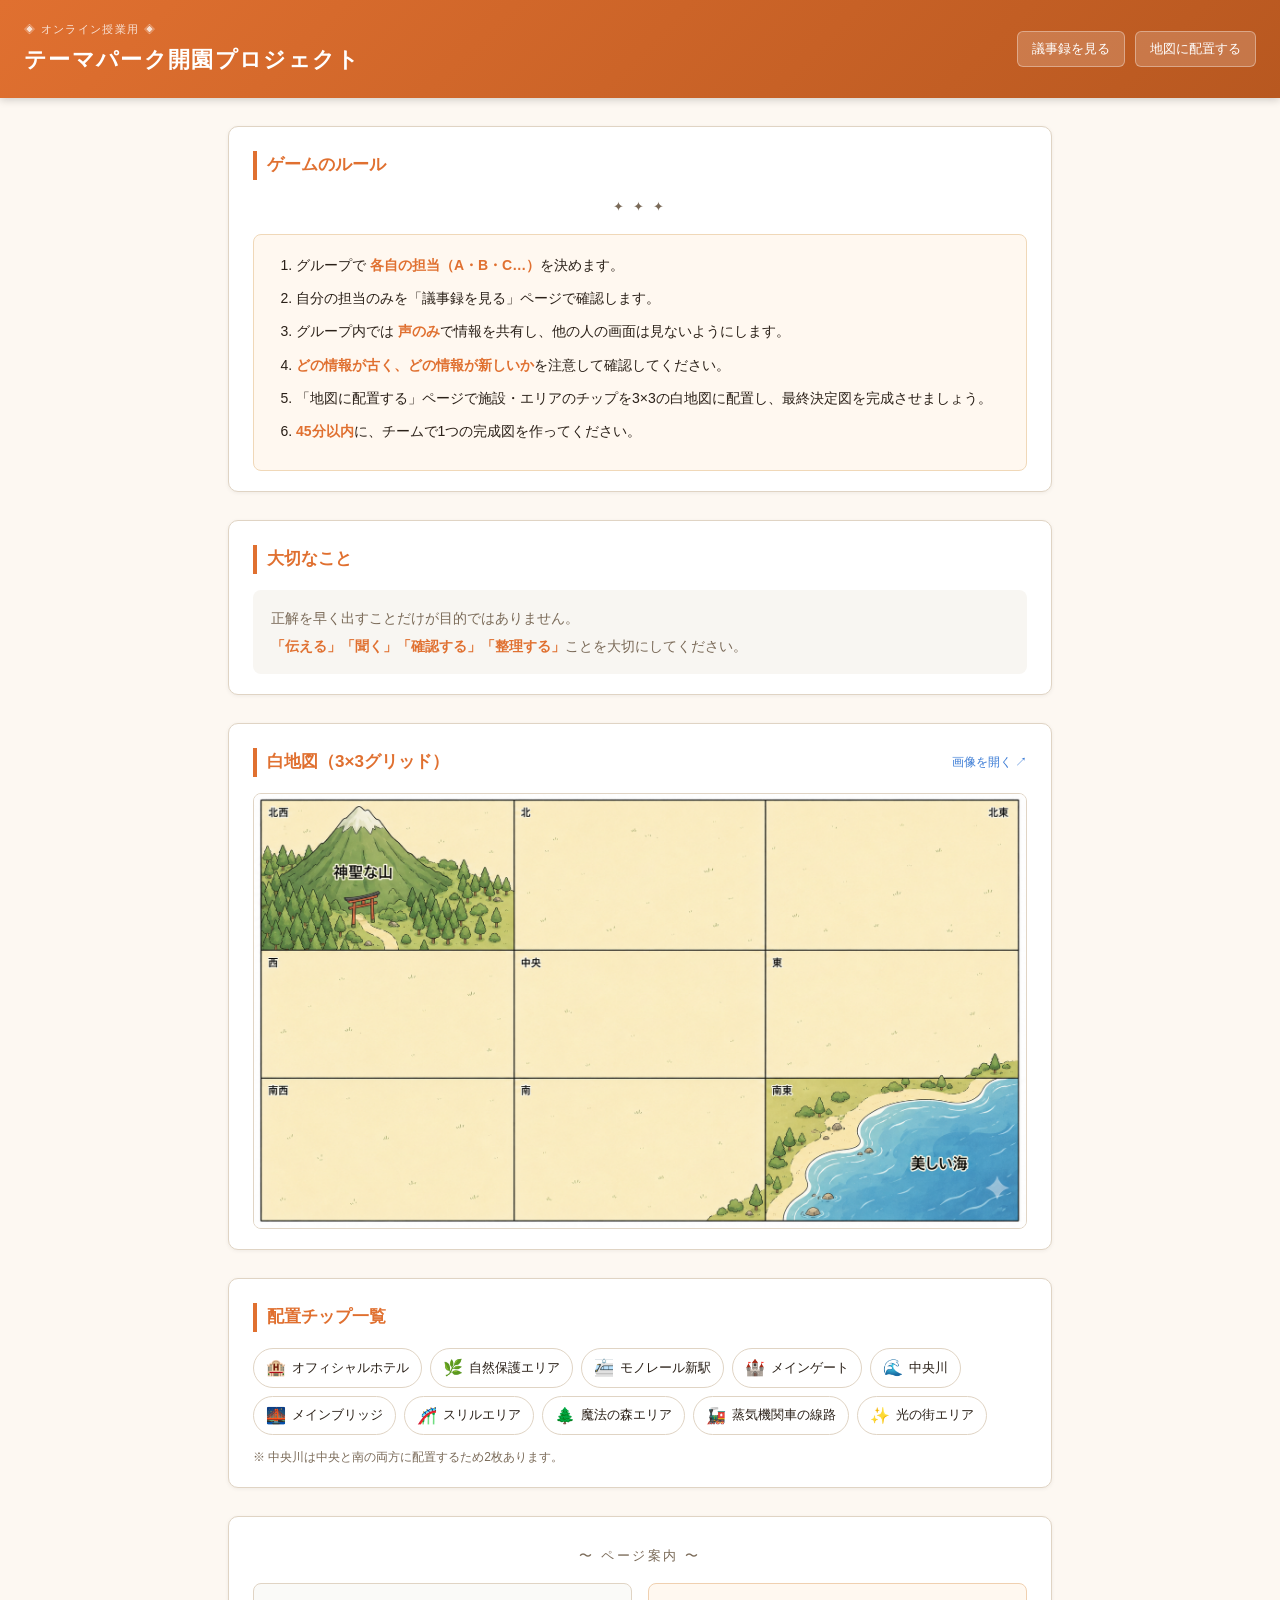
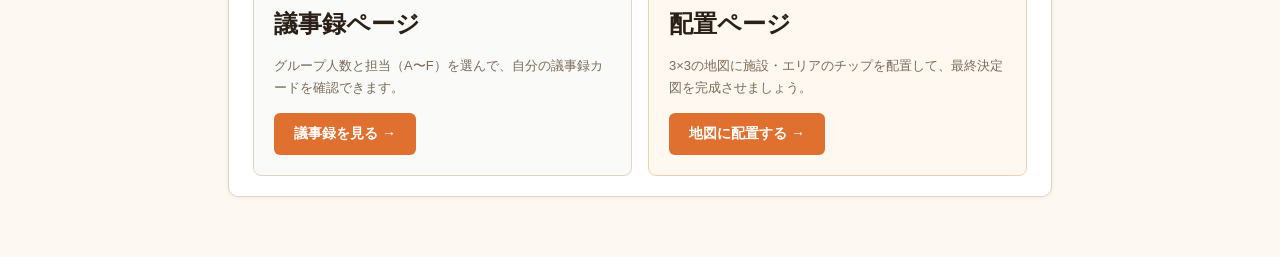
==== index.html @ 8489b68f "テーマパーク開園プロジェクト デジタル版 初版 議事録カード×配置ボードのオンライン授業用Webアプリ。 - index.html：ルール説明・ホーム - view.html：グループ人数・担当別に議" ====
<!doctype html>
<html lang="ja">
<head>
  <meta charset="utf-8">
  <meta name="viewport" content="width=device-width, initial-scale=1">
  <title>テーマパーク開園プロジェクト</title>
  <link rel="stylesheet" href="styles.css">
</head>
<body>
  <header class="site-header">
    <div>
      <p class="eyebrow">◈ オンライン授業用 ◈</p>
      <h1>テーマパーク開園プロジェクト</h1>
    </div>
    <nav class="top-nav" aria-label="ページ">
      <a href="view.html">議事録を見る</a>
      <a href="board.html">地図に配置する</a>
    </nav>
  </header>

  <main class="content-layout">

    <!-- ゲーム説明 -->
    <section class="section-band">
      <div class="section-heading">
        <h2>ゲームのルール</h2>
      </div>
      <div class="section-divider">✦ ✦ ✦</div>
      <div class="rule-box">
        <ol>
          <li>グループで <strong>各自の担当（A・B・C…）</strong>を決めます。</li>
          <li>自分の担当のみを「議事録を見る」ページで確認します。</li>
          <li>グループ内では <strong>声のみ</strong>で情報を共有し、他の人の画面は見ないようにします。</li>
          <li><strong>どの情報が古く、どの情報が新しいか</strong>を注意して確認してください。</li>
          <li>「地図に配置する」ページで施設・エリアのチップを3×3の白地図に配置し、最終決定図を完成させましょう。</li>
          <li><strong>45分以内</strong>に、チームで1つの完成図を作ってください。</li>
        </ol>
      </div>
    </section>

    <!-- 大切なこと -->
    <section class="section-band">
      <div class="section-heading">
        <h2>大切なこと</h2>
      </div>
      <div style="font-size:14px;line-height:2;color:var(--muted);background:#f8f6f2;border-radius:8px;padding:14px 18px;">
        正解を早く出すことだけが目的ではありません。<br>
        <strong style="color:var(--primary);">「伝える」「聞く」「確認する」「整理する」</strong>ことを大切にしてください。
      </div>
    </section>

    <!-- 白地図 -->
    <section class="section-band">
      <div class="section-heading">
        <h2>白地図（3×3グリッド）</h2>
        <a class="pdf-link" href="白地図.png" target="_blank" rel="noopener">画像を開く ↗</a>
      </div>
      <img class="map-preview" src="白地図.png" alt="テーマパーク白地図">
    </section>

    <!-- 配置チップ一覧 -->
    <section class="section-band">
      <div class="section-heading">
        <h2>配置チップ一覧</h2>
      </div>
      <div class="chip-preview-grid" id="chipPreviewGrid"></div>
      <p style="margin-top:12px;font-size:12px;color:var(--muted);">※ 中央川は中央と南の両方に配置するため2枚あります。</p>
    </section>

    <!-- ページ案内 -->
    <section class="section-band">
      <div class="section-divider">〜 ページ案内 〜</div>
      <div class="home-layout" style="width:100%;margin:0;">
        <div class="home-panel">
          <h2 style="margin-bottom:10px;">議事録ページ</h2>
          <p>グループ人数と担当（A〜F）を選んで、自分の議事録カードを確認できます。</p>
          <a class="primary-link" href="view.html">議事録を見る →</a>
        </div>
        <div class="home-panel accent">
          <h2 style="margin-bottom:10px;">配置ページ</h2>
          <p>3×3の地図に施設・エリアのチップを配置して、最終決定図を完成させましょう。</p>
          <a class="primary-link" href="board.html">地図に配置する →</a>
        </div>
      </div>
    </section>

  </main>

  <script src="data.js"></script>
  <script>
    const grid = document.getElementById("chipPreviewGrid");
    const seen = new Set();
    CHIPS.forEach(c => {
      if (seen.has(c.name)) return;
      seen.add(c.name);
      grid.insertAdjacentHTML("beforeend", `
        <div class="chip-preview-item">
          <span class="chip-icon">${c.icon}</span>
          <span>${c.name}</span>
        </div>
      `);
    });
  </script>
</body>
</html>
---- styles.css ----
/* ── リセット・基本 ─────────────────────────────── */
*, *::before, *::after { box-sizing: border-box; margin: 0; padding: 0; }

:root {
  --primary:   #e07030;
  --primary-d: #b85820;
  --accent:    #3a7bd5;
  --green:     #3a9a5a;
  --bg:        #fdf8f2;
  --surface:   #fff;
  --border:    #e0d4c4;
  --text:      #2a2018;
  --muted:     #7a6a58;
  --fixed-bg:  #f0ece4;
  --radius:    10px;
}

body {
  font-family: "Noto Sans JP", "Hiragino Sans", "Yu Gothic UI", sans-serif;
  background: var(--bg);
  color: var(--text);
  min-height: 100vh;
  line-height: 1.7;
}

/* ── ヘッダー ─────────────────────────────────── */
.site-header {
  background: linear-gradient(135deg, var(--primary) 0%, var(--primary-d) 100%);
  color: #fff;
  padding: 20px 24px;
  display: flex;
  align-items: center;
  justify-content: space-between;
  gap: 16px;
  box-shadow: 0 2px 8px rgba(0,0,0,.18);
}
.site-header.compact { padding: 12px 24px; }

.eyebrow {
  font-size: 11px;
  letter-spacing: .12em;
  opacity: .8;
  margin-bottom: 2px;
}
.site-header h1 {
  font-size: clamp(16px, 3vw, 22px);
  font-weight: 700;
  letter-spacing: .06em;
}

.top-nav { display: flex; gap: 10px; flex-shrink: 0; }
.top-nav a {
  color: #fff;
  text-decoration: none;
  background: rgba(255,255,255,.18);
  border: 1px solid rgba(255,255,255,.35);
  border-radius: 6px;
  padding: 6px 14px;
  font-size: 13px;
  transition: background .2s;
  white-space: nowrap;
}
.top-nav a:hover { background: rgba(255,255,255,.32); }

/* ── コンテンツレイアウト ────────────────────────── */
.content-layout {
  max-width: 860px;
  margin: 0 auto;
  padding: 28px 18px 60px;
  display: flex;
  flex-direction: column;
  gap: 28px;
}

/* ── セクション ────────────────────────────────── */
.section-band {
  background: var(--surface);
  border: 1px solid var(--border);
  border-radius: var(--radius);
  padding: 24px 24px 20px;
  box-shadow: 0 1px 4px rgba(0,0,0,.06);
}

.section-heading {
  display: flex;
  align-items: center;
  justify-content: space-between;
  margin-bottom: 16px;
  gap: 12px;
}
.section-heading h2 {
  font-size: 17px;
  font-weight: 700;
  color: var(--primary);
  border-left: 4px solid var(--primary);
  padding-left: 10px;
}

.section-divider {
  text-align: center;
  color: var(--muted);
  font-size: 13px;
  letter-spacing: .2em;
  margin: 4px 0 16px;
}

/* ── ルールボックス ────────────────────────────── */
.rule-box {
  background: #fff8f0;
  border: 1px solid #f0d8b8;
  border-radius: 8px;
  padding: 18px 20px;
}
.rule-box ol { padding-left: 22px; }
.rule-box li { margin-bottom: 8px; font-size: 14px; line-height: 1.8; }
.rule-box strong { color: var(--primary); }

/* ── 地図プレビュー ────────────────────────────── */
.map-preview {
  width: 100%;
  border-radius: 8px;
  border: 1px solid var(--border);
  display: block;
}

/* ── ページパネル ─────────────────────────────── */
.home-layout {
  display: grid;
  grid-template-columns: 1fr 1fr;
  gap: 16px;
}
@media (max-width: 560px) { .home-layout { grid-template-columns: 1fr; } }

.home-panel {
  border: 1px solid var(--border);
  border-radius: 8px;
  padding: 20px;
  background: #fafaf8;
}
.home-panel.accent { background: #fff8f0; border-color: #f0d0b0; }
.home-panel p { font-size: 13px; color: var(--muted); margin-bottom: 14px; }

.primary-link {
  display: inline-block;
  background: var(--primary);
  color: #fff;
  text-decoration: none;
  padding: 9px 20px;
  border-radius: 6px;
  font-size: 14px;
  font-weight: 600;
  transition: background .2s;
}
.primary-link:hover { background: var(--primary-d); }

.pdf-link {
  font-size: 12px;
  color: var(--accent);
  text-decoration: none;
}
.pdf-link:hover { text-decoration: underline; }

/* ── チップ一覧（ホーム）────────────────────────── */
.chip-preview-grid {
  display: flex;
  flex-wrap: wrap;
  gap: 8px;
}
.chip-preview-item {
  display: flex;
  align-items: center;
  gap: 6px;
  background: #fff;
  border: 1px solid var(--border);
  border-radius: 20px;
  padding: 5px 12px;
  font-size: 13px;
}
.chip-preview-item .chip-icon { font-size: 16px; }

/* ══════════════════════════════════════════════
   VIEW PAGE
══════════════════════════════════════════════ */
.size-controls {
  display: flex;
  gap: 8px;
  flex-wrap: wrap;
  margin-bottom: 20px;
}
.size-btn {
  background: var(--surface);
  border: 1px solid var(--border);
  border-radius: 6px;
  padding: 8px 22px;
  font-size: 14px;
  cursor: pointer;
  transition: all .2s;
}
.size-btn:hover { border-color: var(--primary); color: var(--primary); }
.size-btn.active {
  background: var(--primary);
  border-color: var(--primary);
  color: #fff;
  font-weight: 600;
}

.role-controls {
  display: flex;
  gap: 8px;
  flex-wrap: wrap;
  margin-bottom: 20px;
}
.role-btn {
  background: var(--surface);
  border: 1px solid var(--border);
  border-radius: 6px;
  padding: 8px 18px;
  font-size: 15px;
  font-weight: 600;
  cursor: pointer;
  transition: all .2s;
}
.role-btn:hover { border-color: var(--primary); color: var(--primary); }
.role-btn.active {
  background: var(--primary);
  border-color: var(--primary);
  color: #fff;
}
.role-btn.disabled { opacity: .35; pointer-events: none; }

.hint-hidden {
  text-align: center;
  color: var(--muted);
  font-size: 14px;
  padding: 32px 0;
  letter-spacing: .06em;
}

.minutes-list {
  display: flex;
  flex-direction: column;
  gap: 16px;
}

.minutes-card {
  background: #fffbf7;
  border: 1px solid #e8d8c0;
  border-left: 4px solid var(--primary);
  border-radius: 8px;
  padding: 18px 20px;
}
.minutes-card .card-header {
  display: flex;
  align-items: baseline;
  gap: 10px;
  margin-bottom: 4px;
}
.minutes-card .card-num {
  font-size: 11px;
  font-weight: 700;
  letter-spacing: .1em;
  color: var(--primary);
  background: #fdebd8;
  border-radius: 4px;
  padding: 2px 8px;
}
.minutes-card .card-title {
  font-size: 15px;
  font-weight: 700;
}
.minutes-card .card-theme {
  font-size: 12px;
  color: var(--muted);
  margin-bottom: 12px;
}
.minutes-card ul {
  padding-left: 18px;
  margin-bottom: 10px;
}
.minutes-card li {
  font-size: 14px;
  margin-bottom: 5px;
  line-height: 1.75;
}
.minutes-card .card-memo {
  font-size: 13px;
  color: var(--muted);
  background: #f5f0e8;
  border-radius: 6px;
  padding: 8px 12px;
}
.minutes-card .card-memo::before {
  content: "📝 メモ：";
  font-weight: 600;
  color: #8a6a40;
}

/* ══════════════════════════════════════════════
   BOARD PAGE
══════════════════════════════════════════════ */
.board-layout {
  display: grid;
  grid-template-columns: 1fr 220px;
  gap: 0;
  height: calc(100vh - 58px);
  overflow: hidden;
}
@media (max-width: 700px) {
  .board-layout {
    grid-template-columns: 1fr;
    grid-template-rows: 1fr auto;
    height: auto;
  }
}

/* ── グリッドステージ ───────────────────────────── */
.board-stage {
  padding: 16px;
  overflow: auto;
  display: flex;
  align-items: flex-start;
  justify-content: center;
}

.game-grid {
  display: grid;
  grid-template-columns: repeat(3, 1fr);
  grid-template-rows: repeat(3, 1fr);
  gap: 4px;
  width: 100%;
  max-width: 640px;
  aspect-ratio: 4/3;
  background: #c8b89a;
  border: 3px solid #a89070;
  border-radius: 10px;
  padding: 4px;
  box-shadow: 0 4px 16px rgba(0,0,0,.15);
}

.grid-cell {
  background: var(--surface);
  border-radius: 6px;
  padding: 6px;
  display: flex;
  flex-direction: column;
  gap: 3px;
  cursor: pointer;
  transition: background .15s, box-shadow .15s;
  min-height: 0;
  overflow: hidden;
  position: relative;
}
.grid-cell:not(.fixed):not(.target-active):hover {
  background: #fff8f0;
  box-shadow: inset 0 0 0 2px var(--primary);
}
.grid-cell.target-active {
  background: #fff0e0;
  box-shadow: inset 0 0 0 2px var(--primary);
  animation: pulse .4s ease;
}
@keyframes pulse { 0%,100%{box-shadow:inset 0 0 0 2px var(--primary)} 50%{box-shadow:inset 0 0 0 3px #e07030,0 0 8px rgba(224,112,48,.4)} }

.grid-cell.fixed {
  background: var(--fixed-bg);
  cursor: default;
}

.cell-label {
  font-size: 10px;
  font-weight: 700;
  color: var(--muted);
  letter-spacing: .06em;
  line-height: 1;
}

.cell-fixed-content {
  display: flex;
  flex-direction: column;
  align-items: center;
  justify-content: center;
  flex: 1;
  gap: 2px;
  color: var(--muted);
}
.cell-fixed-content .fixed-icon { font-size: 24px; }
.cell-fixed-content .fixed-name { font-size: 11px; font-weight: 600; }

.cell-chips {
  display: flex;
  flex-direction: column;
  gap: 2px;
  flex: 1;
  overflow: hidden;
}

.placed-chip {
  display: flex;
  align-items: center;
  gap: 4px;
  border-radius: 4px;
  padding: 3px 5px;
  font-size: 11px;
  font-weight: 600;
  color: #fff;
  cursor: pointer;
  transition: opacity .15s, transform .1s;
  line-height: 1.2;
  flex-shrink: 0;
}
.placed-chip:hover {
  opacity: .8;
  transform: scale(.97);
}
.placed-chip .chip-icon-sm { font-size: 13px; flex-shrink: 0; }
.placed-chip .chip-name-sm { font-size: 10px; overflow: hidden; text-overflow: ellipsis; white-space: nowrap; }

/* ── サイドパレット ────────────────────────────── */
.shop-tray {
  background: #f5f0e8;
  border-left: 1px solid var(--border);
  display: flex;
  flex-direction: column;
  overflow: hidden;
}

.tray-header {
  padding: 12px 14px 8px;
  border-bottom: 1px solid var(--border);
  display: flex;
  align-items: center;
  justify-content: space-between;
  background: var(--surface);
}
.tray-header h2 { font-size: 13px; font-weight: 700; }

.tray-btns { display: flex; gap: 5px; }
.tray-btn {
  font-size: 11px;
  border: 1px solid var(--border);
  background: var(--surface);
  border-radius: 4px;
  padding: 4px 8px;
  cursor: pointer;
  transition: all .15s;
  white-space: nowrap;
}
.tray-btn:hover { background: #f0e8d8; }
.tray-btn.answer-btn {
  background: var(--green);
  border-color: var(--green);
  color: #fff;
}
.tray-btn.answer-btn:hover { background: #2d8048; }

.selected-status {
  font-size: 11px;
  color: var(--primary);
  font-weight: 600;
  padding: 6px 14px;
  background: #fff8f0;
  border-bottom: 1px solid var(--border);
  min-height: 28px;
}

.card-palette {
  flex: 1;
  overflow-y: auto;
  padding: 8px;
  display: flex;
  flex-direction: column;
  gap: 5px;
}

.vcard {
  display: flex;
  align-items: center;
  gap: 8px;
  padding: 8px 10px;
  border-radius: 7px;
  border: 2px solid transparent;
  background: var(--surface);
  cursor: pointer;
  transition: all .15s;
  text-align: left;
  box-shadow: 0 1px 3px rgba(0,0,0,.07);
}
.vcard:hover { border-color: var(--primary); }
.vcard.selected {
  border-color: var(--primary);
  background: #fff8f0;
  box-shadow: 0 0 0 3px rgba(224,112,48,.2);
}
.vcard.placed {
  opacity: .4;
  cursor: default;
  pointer-events: none;
}
.vcard .vc-icon { font-size: 20px; flex-shrink: 0; }
.vcard .vc-name { font-size: 12px; font-weight: 600; line-height: 1.3; color: var(--text); }

.board-tip {
  padding: 10px 14px;
  font-size: 11px;
  color: var(--muted);
  line-height: 1.9;
  border-top: 1px solid var(--border);
  background: var(--surface);
}

/* ── ③ 配置枚数による枠線ヒント ─────────────────── */
.grid-cell.depth-1 { box-shadow: inset 0 0 0 2px #c8b08a; }
.grid-cell.depth-2 { box-shadow: inset 0 0 0 3px var(--primary); }
.grid-cell.depth-3 { box-shadow: inset 0 0 0 4px var(--primary-d), 0 0 0 1px var(--primary); }

/* ── アトラクション小チップ（マス内）────────────── */
.attr-wrap {
  display: flex;
  flex-wrap: wrap;
  gap: 2px;
  margin-top: 2px;
}
.attr-chip {
  display: inline-flex;
  align-items: center;
  justify-content: center;
  width: 20px;
  height: 20px;
  border-radius: 4px;
  font-size: 12px;
  cursor: pointer;
  transition: opacity .15s, transform .1s;
  flex-shrink: 0;
}
.attr-chip:hover { opacity: .7; transform: scale(.9); }

/* ── パレットタブ ─────────────────────────────── */
.palette-tabs {
  display: flex;
  border-bottom: 1px solid var(--border);
}
.palette-tab {
  flex: 1;
  padding: 7px 6px;
  font-size: 12px;
  font-weight: 600;
  background: var(--surface);
  border: none;
  border-bottom: 3px solid transparent;
  cursor: pointer;
  color: var(--muted);
  transition: all .15s;
}
.palette-tab.active {
  color: var(--primary);
  border-bottom-color: var(--primary);
  background: #fff8f0;
}
.palette-tab:hover:not(.active) { background: #f5f0e8; }

/* ── アトラクションパレット カテゴリラベル ────────── */
.attr-category-label {
  font-size: 11px;
  font-weight: 700;
  padding: 6px 8px 4px;
  margin-top: 6px;
  border-left: 3px solid;
  letter-spacing: .04em;
}

/* ── アトラクション用の小さいカード ─────────────── */
.vcard.vcard-sm {
  padding: 5px 8px;
}
.vcard.vcard-sm .vc-icon { font-size: 16px; }
.vcard.vcard-sm .vc-name { font-size: 11px; }

/* ── モーダル（正解表示）────────────────────────── */
.modal-overlay {
  display: none;
  position: fixed;
  inset: 0;
  background: rgba(0,0,0,.65);
  z-index: 100;
  align-items: center;
  justify-content: center;
  padding: 16px;
}
.modal-overlay.open { display: flex; }
.modal-box {
  background: var(--surface);
  border-radius: 12px;
  max-width: 700px;
  width: 100%;
  overflow: hidden;
  box-shadow: 0 8px 40px rgba(0,0,0,.35);
}
.modal-header {
  display: flex;
  align-items: center;
  justify-content: space-between;
  padding: 14px 18px;
  background: var(--primary);
  color: #fff;
}
.modal-header h3 { font-size: 15px; }
.modal-close {
  background: none;
  border: none;
  color: #fff;
  font-size: 20px;
  cursor: pointer;
  line-height: 1;
  padding: 0 4px;
}
.modal-body { padding: 16px; }
.modal-body img { width: 100%; border-radius: 8px; display: block; }
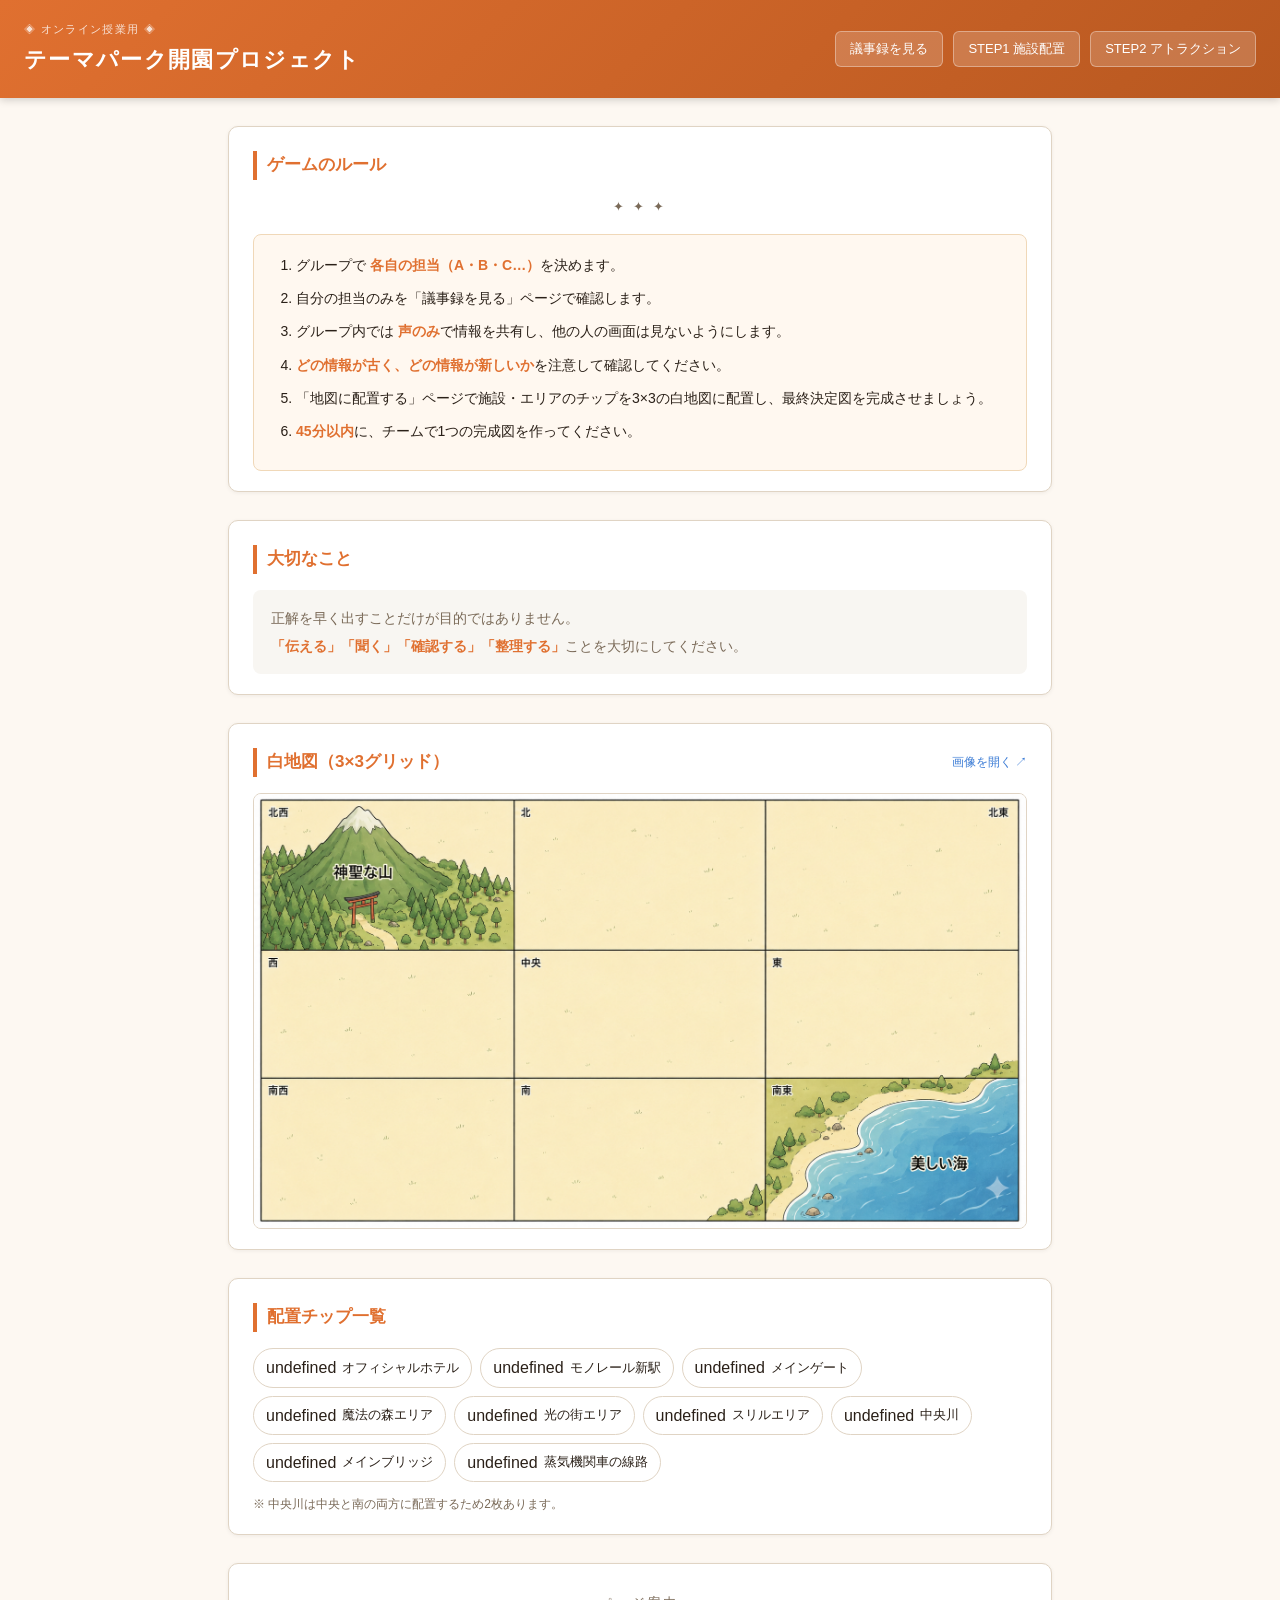
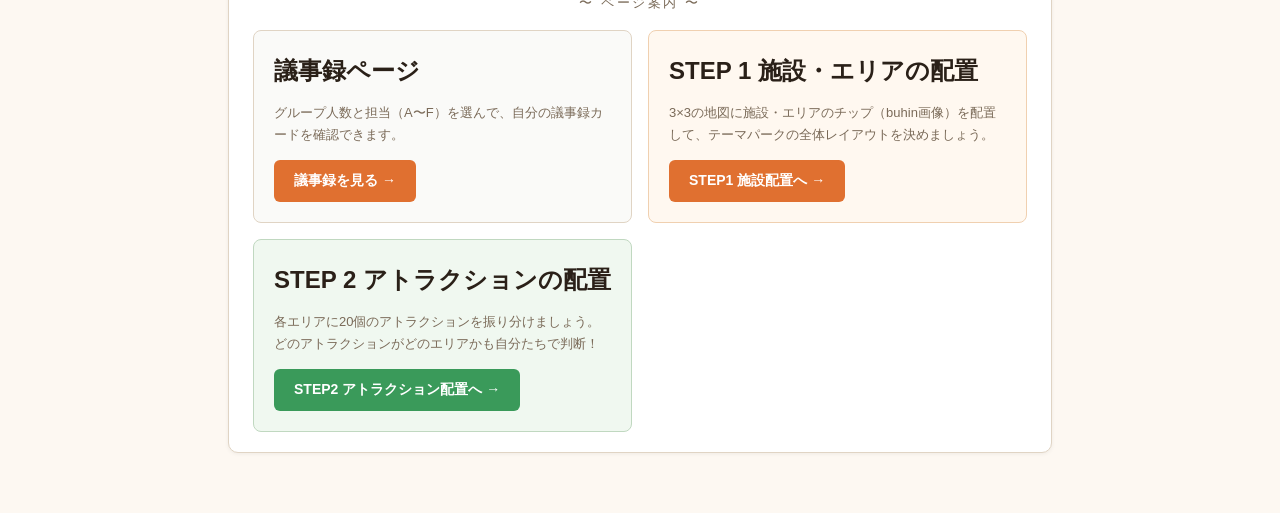
==== commit 627123e7: "画像チップ対応・2ページ構成にリニューアル - board.html (STEP1): buhin1〜9の実画像チップで施設配置 - attraction.html (STEP2): 新規。20枚のア" ====
--- a/index.html
+++ b/index.html
@@ -14,7 +14,8 @@
     </div>
     <nav class="top-nav" aria-label="ページ">
       <a href="view.html">議事録を見る</a>
-      <a href="board.html">地図に配置する</a>
+      <a href="board.html">STEP1 施設配置</a>
+      <a href="attraction.html">STEP2 アトラクション</a>
     </nav>
   </header>
 
@@ -77,9 +78,14 @@
           <a class="primary-link" href="view.html">議事録を見る →</a>
         </div>
         <div class="home-panel accent">
-          <h2 style="margin-bottom:10px;">配置ページ</h2>
-          <p>3×3の地図に施設・エリアのチップを配置して、最終決定図を完成させましょう。</p>
-          <a class="primary-link" href="board.html">地図に配置する →</a>
+          <h2 style="margin-bottom:10px;">STEP 1 施設・エリアの配置</h2>
+          <p>3×3の地図に施設・エリアのチップ（buhin画像）を配置して、テーマパークの全体レイアウトを決めましょう。</p>
+          <a class="primary-link" href="board.html">STEP1 施設配置へ →</a>
+        </div>
+        <div class="home-panel" style="border-color:#c0d8c0;background:#f0f8f0;">
+          <h2 style="margin-bottom:10px;">STEP 2 アトラクションの配置</h2>
+          <p>各エリアに20個のアトラクションを振り分けましょう。どのアトラクションがどのエリアかも自分たちで判断！</p>
+          <a class="primary-link" href="attraction.html" style="background:#3a9a5a;">STEP2 アトラクション配置へ →</a>
         </div>
       </div>
     </section>
--- a/styles.css
+++ b/styles.css
@@ -575,6 +575,253 @@
 .vcard.vcard-sm .vc-icon { font-size: 16px; }
 .vcard.vcard-sm .vc-name { font-size: 11px; }
 
+/* ── 画像チップパレット（board / attraction 共通）────── */
+.img-palette {
+  flex: 1;
+  overflow-y: auto;
+  padding: 8px;
+  display: grid;
+  grid-template-columns: 1fr 1fr;
+  gap: 6px;
+}
+.img-palette-attr {
+  grid-template-columns: 1fr 1fr;
+}
+
+.img-chip-btn {
+  display: flex;
+  flex-direction: column;
+  align-items: center;
+  gap: 4px;
+  padding: 6px 4px;
+  border-radius: 8px;
+  border: 2px solid transparent;
+  background: var(--surface);
+  cursor: pointer;
+  transition: all .15s;
+  box-shadow: 0 1px 4px rgba(0,0,0,.08);
+  text-align: center;
+}
+.img-chip-btn img {
+  width: 100%;
+  max-width: 72px;
+  aspect-ratio: 1;
+  object-fit: contain;
+  border-radius: 4px;
+}
+.img-chip-btn span {
+  font-size: 10px;
+  font-weight: 600;
+  color: var(--text);
+  line-height: 1.2;
+  word-break: break-all;
+}
+.img-chip-btn:hover:not(.placed) { border-color: var(--primary); }
+.img-chip-btn.selected {
+  border-color: var(--primary);
+  background: #fff8f0;
+  box-shadow: 0 0 0 3px rgba(224,112,48,.25);
+}
+.img-chip-btn.placed {
+  opacity: .3;
+  cursor: default;
+  pointer-events: none;
+}
+.img-chip-sm img { max-width: 58px; }
+.img-chip-sm span { font-size: 9px; }
+
+/* ── セル内の画像チップ ─────────────────────────── */
+.cell-img-chips {
+  flex: 1;
+  display: flex;
+  flex-wrap: wrap;
+  gap: 2px;
+  align-content: flex-start;
+  overflow: hidden;
+  padding: 2px;
+}
+.cell-chip-img {
+  width: 48%;
+  max-height: 54px;
+  object-fit: contain;
+  border-radius: 4px;
+  cursor: pointer;
+  transition: opacity .15s, transform .1s;
+  border: 1px solid rgba(0,0,0,.06);
+}
+.cell-chip-img:hover { opacity: .75; transform: scale(.95); }
+
+/* ── STEP2ナビボタン ────────────────────────────── */
+.nav-step2 {
+  background: #3a9a5a !important;
+  border-color: #3a9a5a !important;
+  font-weight: 700 !important;
+}
+.nav-step2:hover { background: #2d8048 !important; }
+
+/* ══════════════════════════════════════════════
+   ATTRACTION PAGE
+══════════════════════════════════════════════ */
+.attr-layout {
+  display: grid;
+  grid-template-columns: 1fr 220px;
+  gap: 0;
+  height: calc(100vh - 58px);
+  overflow: hidden;
+}
+@media (max-width: 700px) {
+  .attr-layout { grid-template-columns: 1fr; height: auto; }
+}
+
+.attr-tray { min-height: 0; }
+
+/* ── ゾーンボード ──────────────────────────────── */
+.zone-board {
+  display: flex;
+  flex-direction: column;
+  gap: 10px;
+  padding: 14px;
+  overflow: auto;
+}
+.zone-tip {
+  font-size: 13px;
+  color: var(--muted);
+  background: #fff8f0;
+  border: 1px solid #f0d8b8;
+  border-radius: 8px;
+  padding: 10px 14px;
+  line-height: 1.7;
+}
+.zone-tip small { font-size: 11px; }
+
+.zone-grid {
+  display: grid;
+  grid-template-columns: repeat(3, 1fr);
+  gap: 10px;
+  flex: 1;
+  min-height: 0;
+}
+@media (max-width: 800px) {
+  .zone-grid { grid-template-columns: 1fr; }
+}
+
+.zone-cell {
+  background: var(--surface);
+  border: 2px solid var(--zone-color, #c8b89a);
+  border-radius: 10px;
+  display: flex;
+  flex-direction: column;
+  overflow: hidden;
+  cursor: pointer;
+  transition: box-shadow .15s, background .15s;
+  min-height: 180px;
+}
+.zone-cell.zone-ready:hover {
+  box-shadow: 0 0 0 3px color-mix(in srgb, var(--zone-color) 40%, transparent);
+  background: color-mix(in srgb, var(--zone-color) 5%, white);
+}
+.zone-cell.target-active {
+  animation: pulse .35s ease;
+}
+
+.zone-header {
+  display: flex;
+  align-items: center;
+  gap: 6px;
+  padding: 8px 10px;
+  background: color-mix(in srgb, var(--zone-color) 10%, white);
+  border-bottom: 1px solid color-mix(in srgb, var(--zone-color) 25%, white);
+  flex-shrink: 0;
+}
+.zone-direction {
+  font-size: 11px;
+  font-weight: 700;
+  color: var(--muted);
+  background: #f0ece4;
+  border-radius: 4px;
+  padding: 2px 6px;
+}
+.zone-name {
+  font-size: 13px;
+  font-weight: 700;
+  flex: 1;
+}
+.zone-count {
+  font-size: 11px;
+  font-weight: 700;
+  color: var(--muted);
+  background: #f5f0e8;
+  border-radius: 10px;
+  padding: 2px 8px;
+}
+
+.zone-chips {
+  flex: 1;
+  overflow-y: auto;
+  display: flex;
+  flex-wrap: wrap;
+  gap: 6px;
+  padding: 8px;
+  align-content: flex-start;
+}
+
+.zone-chip-wrap {
+  display: flex;
+  flex-direction: column;
+  align-items: center;
+  gap: 2px;
+  cursor: pointer;
+}
+.zone-chip-img {
+  width: 64px;
+  height: 64px;
+  object-fit: contain;
+  border-radius: 6px;
+  border: 1px solid rgba(0,0,0,.06);
+  transition: opacity .15s, transform .1s;
+  background: #fafaf8;
+}
+.zone-chip-img:hover { opacity: .7; transform: scale(.93); }
+.zone-chip-name {
+  font-size: 9px;
+  text-align: center;
+  color: var(--muted);
+  line-height: 1.2;
+  max-width: 64px;
+  word-break: break-all;
+}
+
+.zone-actions {
+  display: flex;
+  gap: 8px;
+  justify-content: flex-end;
+  flex-shrink: 0;
+}
+
+/* ── 正解モーダル内 ──────────────────────────────── */
+.answer-grid {
+  display: grid;
+  grid-template-columns: 1fr 1fr;
+  gap: 10px;
+  margin-bottom: 10px;
+}
+@media (max-width: 560px) { .answer-grid { grid-template-columns: 1fr; } }
+.answer-zone {
+  border: 2px solid;
+  border-radius: 8px;
+  padding: 10px 12px;
+}
+.answer-zone-title {
+  font-size: 13px;
+  font-weight: 700;
+  margin-bottom: 6px;
+}
+.answer-zone p {
+  font-size: 12px;
+  color: var(--muted);
+  line-height: 1.8;
+}
+
 /* ── モーダル（正解表示）────────────────────────── */
 .modal-overlay {
   display: none;
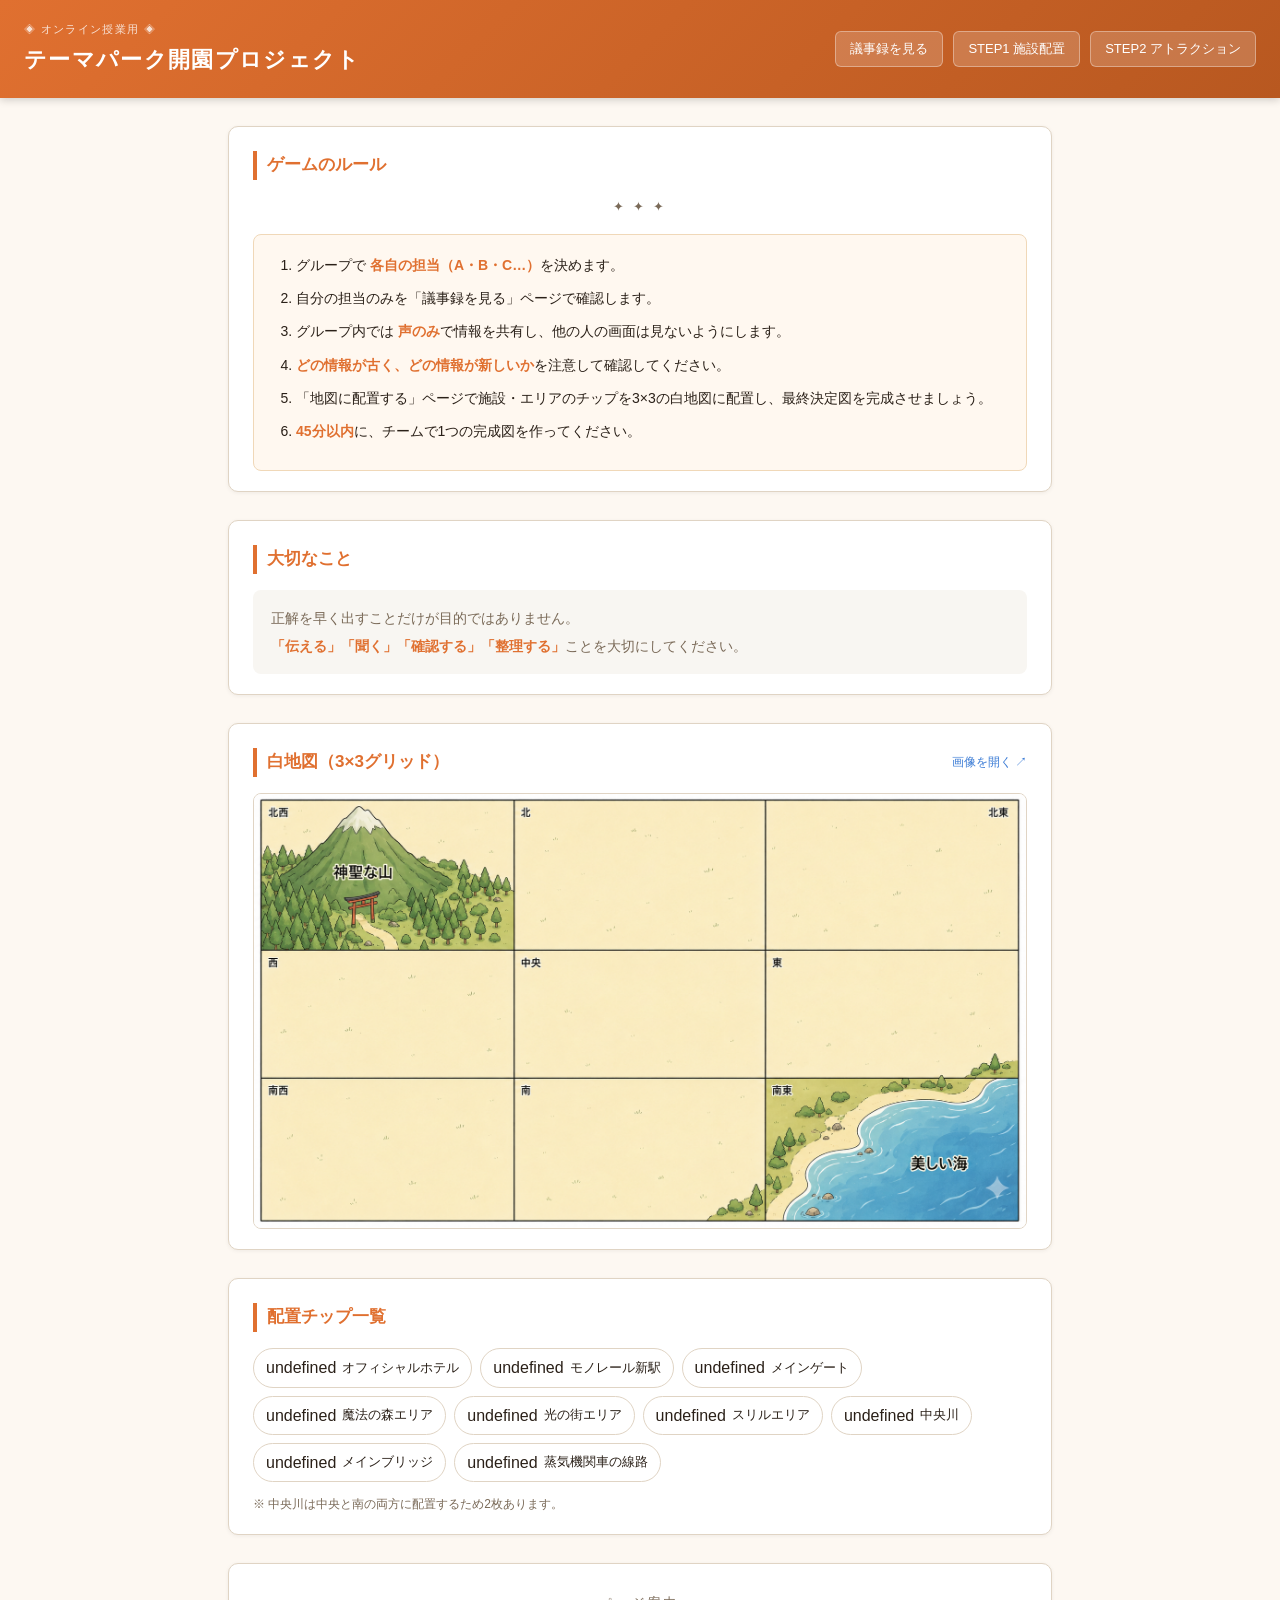
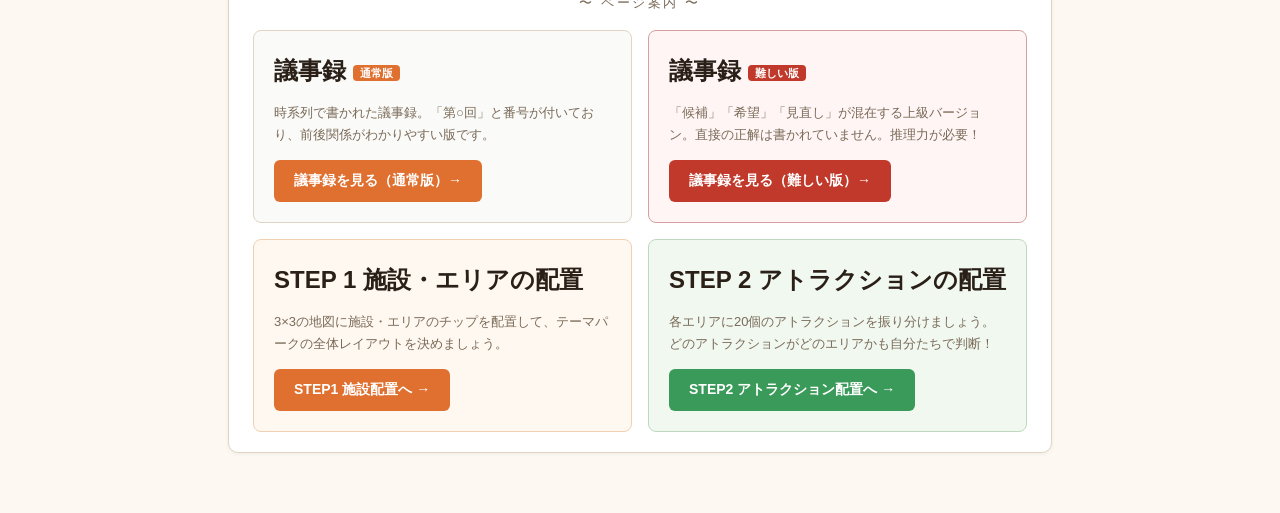
==== commit 82da354c: "難しい版を追加：カードA〜Lの議事録・配布パターン・専用ビューア - data.js: HARD_MINUTES(カードA〜L)・HARD_GROUP_PATTERNS(4/5/6人)追加 - vie" ====
--- a/index.html
+++ b/index.html
@@ -71,15 +71,20 @@
     <!-- ページ案内 -->
     <section class="section-band">
       <div class="section-divider">〜 ページ案内 〜</div>
-      <div class="home-layout" style="width:100%;margin:0;">
+      <div class="home-layout" style="width:100%;margin:0;flex-wrap:wrap;">
         <div class="home-panel">
-          <h2 style="margin-bottom:10px;">議事録ページ</h2>
-          <p>グループ人数と担当（A〜F）を選んで、自分の議事録カードを確認できます。</p>
-          <a class="primary-link" href="view.html">議事録を見る →</a>
+          <h2 style="margin-bottom:10px;">議事録 <span style="font-size:11px;background:#e07030;color:#fff;border-radius:4px;padding:2px 7px;vertical-align:middle;font-weight:700;">通常版</span></h2>
+          <p>時系列で書かれた議事録。「第○回」と番号が付いており、前後関係がわかりやすい版です。</p>
+          <a class="primary-link" href="view.html">議事録を見る（通常版）→</a>
+        </div>
+        <div class="home-panel" style="border-color:#d4a0a0;background:#fff5f5;">
+          <h2 style="margin-bottom:10px;">議事録 <span style="font-size:11px;background:#c0392b;color:#fff;border-radius:4px;padding:2px 7px;vertical-align:middle;font-weight:700;">難しい版</span></h2>
+          <p>「候補」「希望」「見直し」が混在する上級バージョン。直接の正解は書かれていません。推理力が必要！</p>
+          <a class="primary-link" href="view-hard.html" style="background:#c0392b;">議事録を見る（難しい版）→</a>
         </div>
         <div class="home-panel accent">
           <h2 style="margin-bottom:10px;">STEP 1 施設・エリアの配置</h2>
-          <p>3×3の地図に施設・エリアのチップ（buhin画像）を配置して、テーマパークの全体レイアウトを決めましょう。</p>
+          <p>3×3の地図に施設・エリアのチップを配置して、テーマパークの全体レイアウトを決めましょう。</p>
           <a class="primary-link" href="board.html">STEP1 施設配置へ →</a>
         </div>
         <div class="home-panel" style="border-color:#c0d8c0;background:#f0f8f0;">
--- a/styles.css
+++ b/styles.css
@@ -585,7 +585,8 @@
   gap: 6px;
 }
 .img-palette-attr {
-  grid-template-columns: 1fr 1fr;
+  grid-template-columns: repeat(3, 1fr);
+  gap: 5px;
 }
 
 .img-chip-btn {
@@ -627,8 +628,8 @@
   cursor: default;
   pointer-events: none;
 }
-.img-chip-sm img { max-width: 58px; }
-.img-chip-sm span { font-size: 9px; }
+.img-chip-sm img { max-width: clamp(52px, 6vw, 72px); }
+.img-chip-sm span { font-size: clamp(8px, 1vw, 10px); }
 
 /* ── セル内の画像チップ ─────────────────────────── */
 .cell-img-chips {
@@ -664,7 +665,7 @@
 ══════════════════════════════════════════════ */
 .attr-layout {
   display: grid;
-  grid-template-columns: 1fr 220px;
+  grid-template-columns: 1fr clamp(220px, 26vw, 320px);
   gap: 0;
   height: calc(100vh - 58px);
   overflow: hidden;
@@ -760,8 +761,8 @@
   overflow-y: auto;
   display: flex;
   flex-wrap: wrap;
-  gap: 6px;
-  padding: 8px;
+  gap: 10px;
+  padding: 10px;
   align-content: flex-start;
 }
 
@@ -769,25 +770,27 @@
   display: flex;
   flex-direction: column;
   align-items: center;
-  gap: 2px;
+  gap: 4px;
   cursor: pointer;
 }
 .zone-chip-img {
-  width: 64px;
-  height: 64px;
+  width: clamp(80px, 10vw, 110px);
+  height: clamp(80px, 10vw, 110px);
   object-fit: contain;
-  border-radius: 6px;
-  border: 1px solid rgba(0,0,0,.06);
+  border-radius: 8px;
+  border: 2px solid rgba(0,0,0,.06);
   transition: opacity .15s, transform .1s;
   background: #fafaf8;
-}
-.zone-chip-img:hover { opacity: .7; transform: scale(.93); }
+  box-shadow: 0 2px 6px rgba(0,0,0,.10);
+}
+.zone-chip-img:hover { opacity: .75; transform: scale(.92); }
 .zone-chip-name {
-  font-size: 9px;
+  font-size: clamp(9px, 1.2vw, 11px);
   text-align: center;
   color: var(--muted);
+  font-weight: 600;
   line-height: 1.2;
-  max-width: 64px;
+  max-width: clamp(80px, 10vw, 110px);
   word-break: break-all;
 }
 
@@ -862,3 +865,33 @@
 }
 .modal-body { padding: 16px; }
 .modal-body img { width: 100%; border-radius: 8px; display: block; }
+
+
+/* ── 第12回 最終確認パネル ──────────────────────────── */
+.final-check-wrap {
+  margin-top: 20px;
+}
+.final-check-btn {
+  display: block;
+  width: 100%;
+  padding: 12px 18px;
+  background: #fff8e8;
+  border: 2px dashed #d4a030;
+  border-radius: 8px;
+  color: #8a5a10;
+  font-size: 14px;
+  font-weight: 700;
+  cursor: pointer;
+  text-align: center;
+  transition: background .2s;
+}
+.final-check-btn:hover {
+  background: #fff0cc;
+}
+.final-check-panel {
+  display: none;
+  margin-top: 10px;
+}
+.final-check-panel.open {
+  display: block;
+}
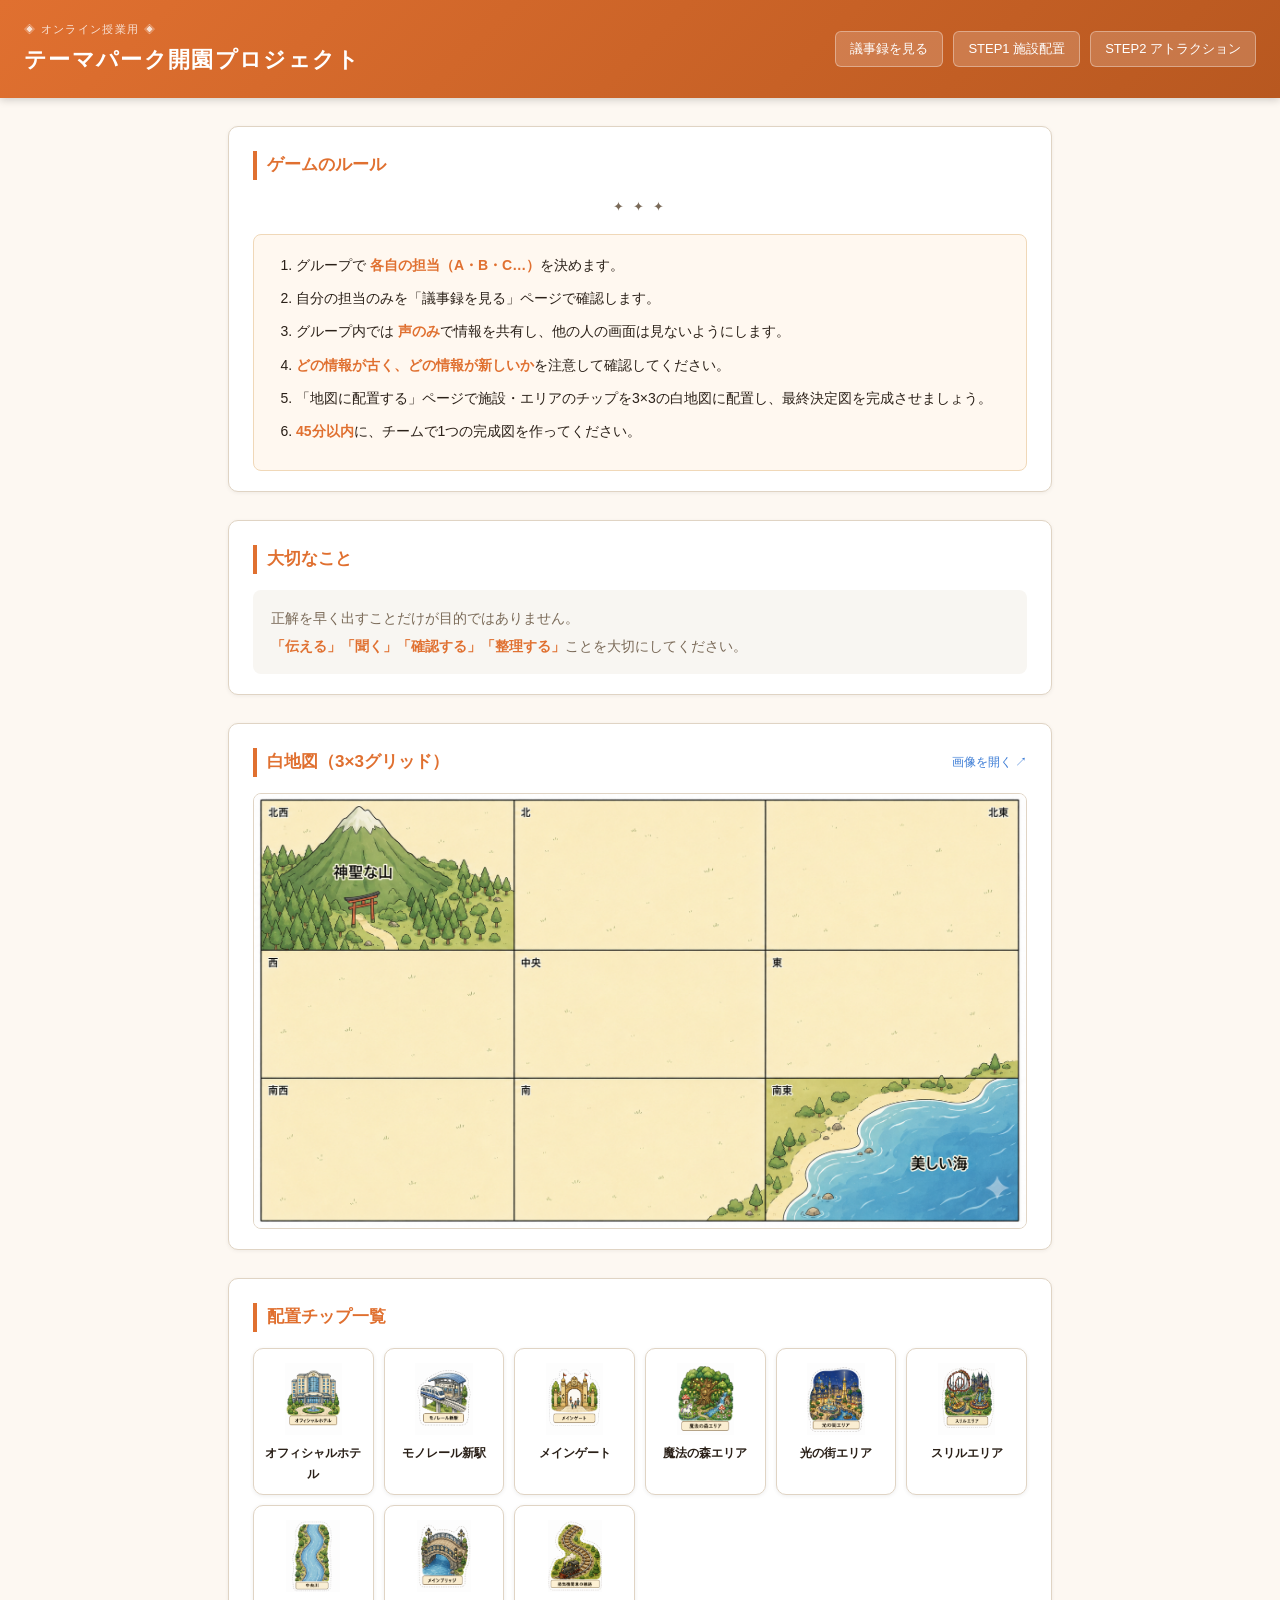
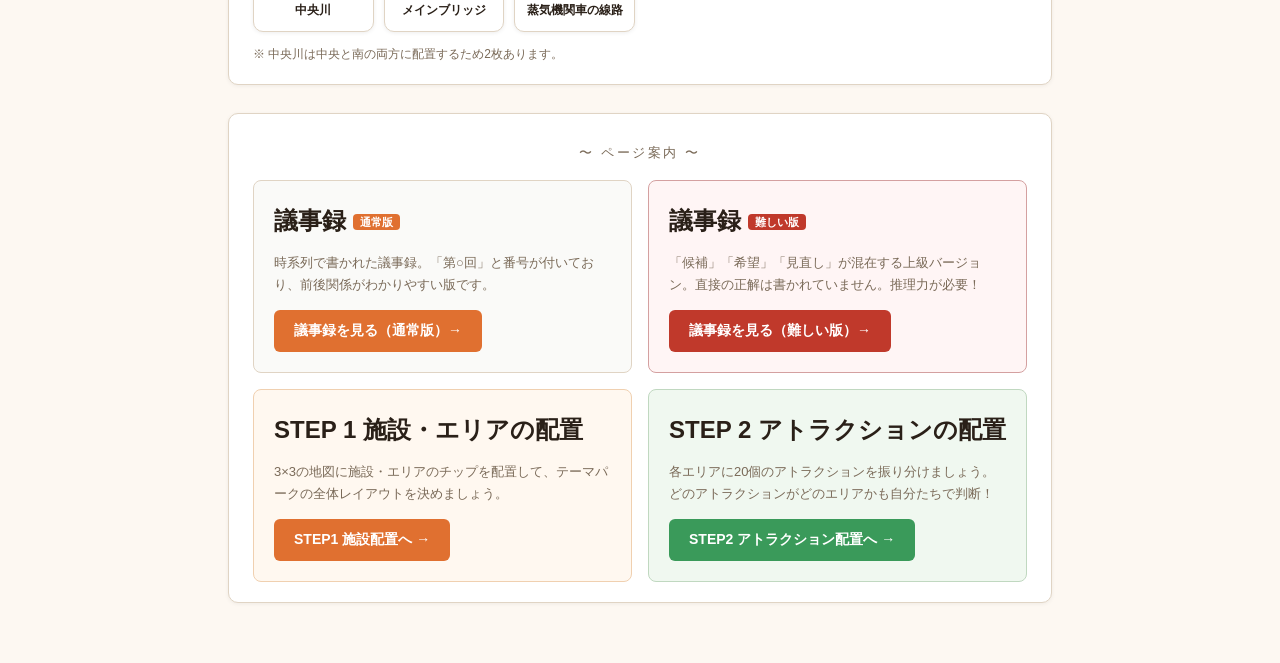
==== commit c2f6f970: "ホーム：配置チップ一覧をbuhin画像グリッドに修正 - c.icon（undefined）→ c.img の画像表示に変更 - グリッドレイアウト＋カード型スタイルに刷新  Co-Authored-" ====
--- a/index.html
+++ b/index.html
@@ -106,7 +106,7 @@
       seen.add(c.name);
       grid.insertAdjacentHTML("beforeend", `
         <div class="chip-preview-item">
-          <span class="chip-icon">${c.icon}</span>
+          <img src="${c.img}" alt="${c.name}" class="chip-preview-img">
           <span>${c.name}</span>
         </div>
       `);
--- a/styles.css
+++ b/styles.css
@@ -162,21 +162,31 @@
 
 /* ── チップ一覧（ホーム）────────────────────────── */
 .chip-preview-grid {
-  display: flex;
-  flex-wrap: wrap;
+  display: grid;
+  grid-template-columns: repeat(auto-fill, minmax(120px, 1fr));
+  gap: 10px;
+}
+.chip-preview-item {
+  display: flex;
+  flex-direction: column;
+  align-items: center;
   gap: 8px;
-}
-.chip-preview-item {
-  display: flex;
-  align-items: center;
-  gap: 6px;
-  background: #fff;
+  background: var(--surface);
   border: 1px solid var(--border);
-  border-radius: 20px;
-  padding: 5px 12px;
-  font-size: 13px;
-}
-.chip-preview-item .chip-icon { font-size: 16px; }
+  border-radius: 10px;
+  padding: 14px 8px 10px;
+  font-size: 12px;
+  font-weight: 600;
+  text-align: center;
+  color: var(--text);
+  box-shadow: 0 1px 4px rgba(0,0,0,.07);
+}
+.chip-preview-img {
+  width: 72px;
+  height: 72px;
+  object-fit: contain;
+  border-radius: 6px;
+}
 
 /* ══════════════════════════════════════════════
    VIEW PAGE
@@ -313,64 +323,193 @@
   }
 }
 
+/* ── 紙吹雪キャンバス ─────────────────────────────── */
+#confettiCanvas {
+  position: fixed;
+  top: 0; left: 0;
+  width: 100%; height: 100%;
+  pointer-events: none;
+  z-index: 9999;
+  display: none;
+}
+
 /* ── グリッドステージ ───────────────────────────── */
 .board-stage {
-  padding: 16px;
+  padding: 14px;
   overflow: auto;
   display: flex;
-  align-items: flex-start;
+  flex-direction: column;
+  align-items: center;
+  gap: 10px;
+}
+
+/* ── 進捗バー ──────────────────────────────────── */
+.progress-wrap {
+  width: 100%;
+  max-width: 640px;
+  display: flex;
+  align-items: center;
+  gap: 10px;
+}
+.progress-label {
+  font-size: 12px;
+  font-weight: 700;
+  color: var(--primary);
+  white-space: nowrap;
+  min-width: 110px;
+  transition: color .4s;
+}
+.progress-track {
+  flex: 1;
+  height: 10px;
+  background: #e0d4c4;
+  border-radius: 5px;
+  overflow: hidden;
+}
+.progress-fill {
+  height: 100%;
+  background: linear-gradient(90deg, #e07030, #e8a050);
+  border-radius: 5px;
+  transition: width .55s cubic-bezier(.34,1.56,.64,1);
+}
+.progress-fill.complete {
+  background: linear-gradient(90deg, #3a9a5a, #60c080);
+}
+
+/* ── コンパス付きマップ ────────────────────────── */
+.map-wrap {
+  display: flex;
+  flex-direction: column;
+  align-items: center;
+  width: 100%;
+  max-width: 640px;
+}
+.compass-row {
+  display: flex;
+  align-items: stretch;
+  width: 100%;
+  gap: 4px;
+}
+.compass-n, .compass-s {
+  text-align: center;
+  font-size: 11px;
+  font-weight: 700;
+  color: #8a7860;
+  letter-spacing: .12em;
+  padding: 2px 0;
+  user-select: none;
+}
+.compass-w, .compass-e {
+  font-size: 11px;
+  font-weight: 700;
+  color: #8a7860;
+  letter-spacing: .1em;
+  display: flex;
+  align-items: center;
   justify-content: center;
-}
-
+  padding: 0 2px;
+  user-select: none;
+  white-space: nowrap;
+}
+
+/* ── ゲームグリッド（地図フレーム） ────────────────── */
 .game-grid {
   display: grid;
   grid-template-columns: repeat(3, 1fr);
   grid-template-rows: repeat(3, 1fr);
-  gap: 4px;
-  width: 100%;
-  max-width: 640px;
+  gap: 5px;
+  flex: 1;
   aspect-ratio: 4/3;
-  background: #c8b89a;
-  border: 3px solid #a89070;
-  border-radius: 10px;
-  padding: 4px;
-  box-shadow: 0 4px 16px rgba(0,0,0,.15);
-}
-
+  background: linear-gradient(145deg, #b8a880, #a08860);
+  border: 4px solid #8a6840;
+  border-radius: 12px;
+  padding: 5px;
+  box-shadow:
+    0 6px 24px rgba(0,0,0,.25),
+    inset 0 1px 2px rgba(255,255,255,.2),
+    inset 0 -1px 2px rgba(0,0,0,.15);
+  position: relative;
+}
+
+/* ── グリッドセル ──────────────────────────────── */
 .grid-cell {
-  background: var(--surface);
-  border-radius: 6px;
+  background: #fdf8f0;
+  border-radius: 7px;
   padding: 6px;
   display: flex;
   flex-direction: column;
   gap: 3px;
   cursor: pointer;
-  transition: background .15s, box-shadow .15s;
+  transition: background .15s, box-shadow .2s, transform .15s;
   min-height: 0;
   overflow: hidden;
   position: relative;
 }
-.grid-cell:not(.fixed):not(.target-active):hover {
+.grid-cell:not(.fixed):not(.target-active):not(.drop-ready):hover {
   background: #fff8f0;
   box-shadow: inset 0 0 0 2px var(--primary);
 }
+
+/* 配置可能セルのドロップ誘導アニメ */
+.grid-cell.drop-ready {
+  animation: drop-pulse 1.8s ease-in-out infinite;
+}
+@keyframes drop-pulse {
+  0%, 100% { box-shadow: inset 0 0 0 2px rgba(224,112,48,.25); }
+  50%       { box-shadow: inset 0 0 0 2px var(--primary), 0 0 10px rgba(224,112,48,.25); }
+}
+
+/* ドラッグ中にセルを真上に通過したとき */
+.grid-cell.drag-over {
+  background: #fff0e0 !important;
+  box-shadow: inset 0 0 0 3px var(--primary), 0 0 18px rgba(224,112,48,.45) !important;
+  animation: none !important;
+  transform: scale(1.02);
+}
+
 .grid-cell.target-active {
-  background: #fff0e0;
-  box-shadow: inset 0 0 0 2px var(--primary);
-  animation: pulse .4s ease;
-}
-@keyframes pulse { 0%,100%{box-shadow:inset 0 0 0 2px var(--primary)} 50%{box-shadow:inset 0 0 0 3px #e07030,0 0 8px rgba(224,112,48,.4)} }
-
+  animation: pulse .45s ease;
+}
+@keyframes pulse {
+  0%, 100% { box-shadow: inset 0 0 0 2px var(--primary); }
+  50%       { box-shadow: inset 0 0 0 4px #e07030, 0 0 14px rgba(224,112,48,.5); background: #fff0e0; }
+}
+
+/* 固定セル（山・海） */
 .grid-cell.fixed {
-  background: var(--fixed-bg);
   cursor: default;
+}
+.grid-cell.cell-nw {
+  background: linear-gradient(145deg, #d0c8b0, #b0a888);
+}
+.grid-cell.cell-se {
+  background: linear-gradient(145deg, #b0d0e8, #7aaad0);
+}
+.grid-cell.cell-nw .fixed-icon { font-size: clamp(24px, 4vw, 36px); }
+.grid-cell.cell-se .fixed-icon { font-size: clamp(24px, 4vw, 36px); }
+.grid-cell.cell-nw .cell-label { color: #6a6050; }
+.grid-cell.cell-se .cell-label { color: #3a5878; }
+
+/* 配置済みチップのポップインアニメ */
+@keyframes pop-in {
+  0%   { transform: scale(0) rotate(-15deg); opacity: 0; }
+  70%  { transform: scale(1.12) rotate(3deg); }
+  100% { transform: scale(1) rotate(0); opacity: 1; }
+}
+.cell-chip-img.pop-in {
+  animation: pop-in .4s cubic-bezier(.34,1.56,.64,1) both;
+}
+
+/* ドラッグ中チップを半透明に */
+.img-chip-btn.dragging {
+  opacity: 0.4;
 }
 
 .cell-label {
   font-size: 10px;
   font-weight: 700;
-  color: var(--muted);
-  letter-spacing: .06em;
+  color: #8a7058;
+  letter-spacing: .08em;
   line-height: 1;
 }
 
@@ -621,7 +760,14 @@
 .img-chip-btn.selected {
   border-color: var(--primary);
   background: #fff8f0;
-  box-shadow: 0 0 0 3px rgba(224,112,48,.25);
+  box-shadow: 0 4px 16px rgba(224,112,48,.35);
+  animation: chip-float 2s ease-in-out infinite;
+  position: relative;
+  z-index: 1;
+}
+@keyframes chip-float {
+  0%, 100% { transform: translateY(0);   box-shadow: 0 4px 16px rgba(224,112,48,.35); }
+  50%       { transform: translateY(-5px); box-shadow: 0 10px 24px rgba(224,112,48,.45); }
 }
 .img-chip-btn.placed {
   opacity: .3;
